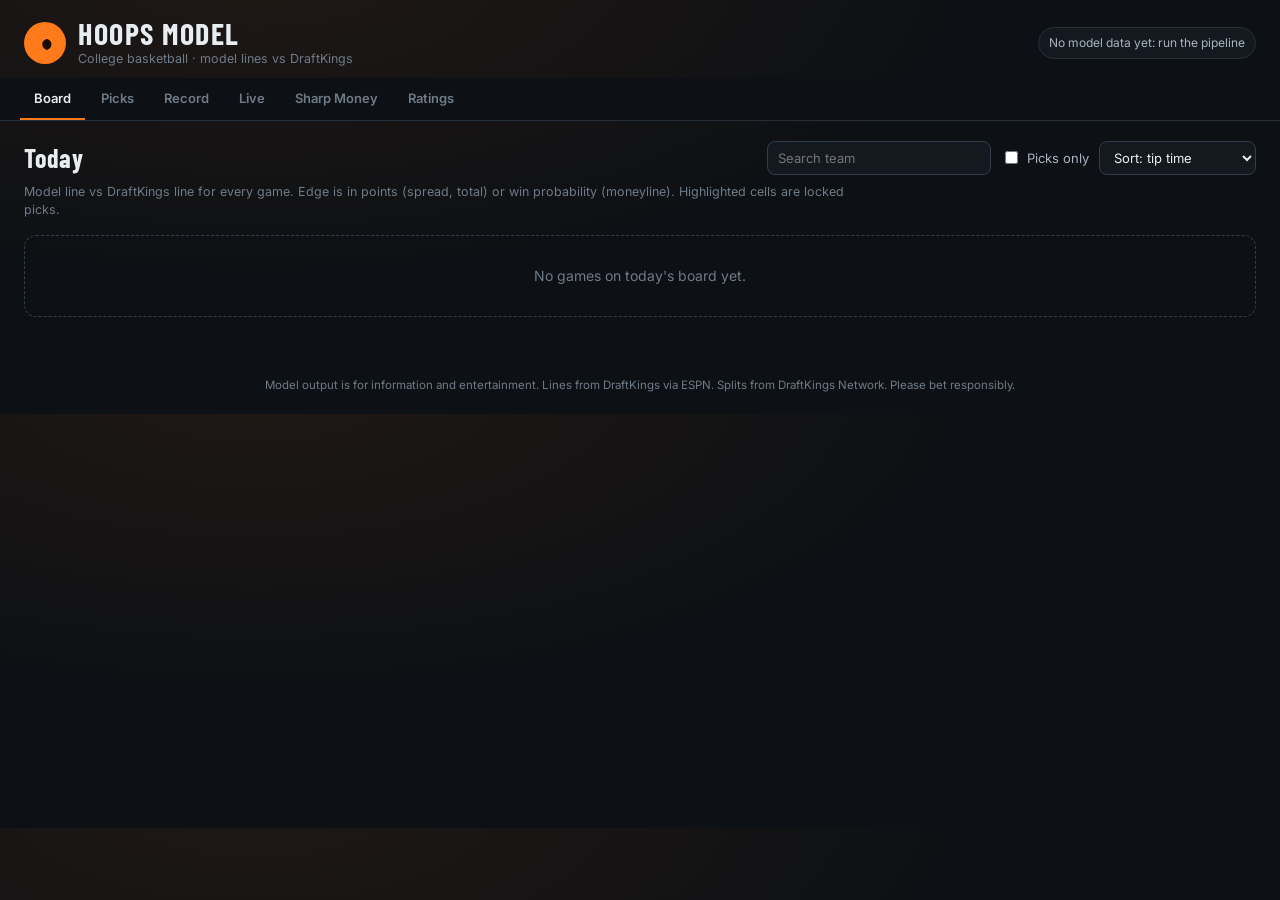
==== docs/index.html @ d3395e5c "Initial commit" ====
<!DOCTYPE html>
<html lang="en">
<head>
<meta charset="utf-8">
<meta name="viewport" content="width=device-width, initial-scale=1">
<title>Hoops Model · College Basketball Picks</title>
<link rel="preconnect" href="https://fonts.googleapis.com">
<link href="https://fonts.googleapis.com/css2?family=Barlow+Condensed:wght@600;700&family=Inter:wght@400;500;600&family=JetBrains+Mono:wght@500&display=swap" rel="stylesheet">
<link rel="stylesheet" href="style.css">
</head>
<body>
<header class="top">
  <div class="brand">
    <span class="mark">◖◗</span>
    <div><h1>HOOPS MODEL</h1><p class="sub">College basketball · model lines vs DraftKings</p></div>
  </div>
  <div class="status" id="status">Loading…</div>
</header>

<nav class="tabs" id="tabs">
  <button data-tab="board" class="on">Board</button>
  <button data-tab="picks">Picks</button>
  <button data-tab="record">Record</button>
  <button data-tab="live">Live</button>
  <button data-tab="sharp">Sharp Money</button>
  <button data-tab="ratings">Ratings</button>
</nav>

<main>
  <section id="board" class="tab on">
    <div class="bar">
      <h2 id="board-title">Today</h2>
      <div class="controls">
        <input id="board-q" placeholder="Search team" autocomplete="off">
        <label class="chk"><input type="checkbox" id="board-picks-only"> Picks only</label>
        <select id="board-sort"><option value="time">Sort: tip time</option><option value="edge">Sort: biggest edge</option></select>
      </div>
    </div>
    <p class="note">Model line vs DraftKings line for every game. Edge is in points (spread, total) or win probability (moneyline). Highlighted cells are locked picks.</p>
    <div id="board-list" class="cards"></div>
  </section>

  <section id="picks" class="tab">
    <div class="bar"><h2>Picks</h2>
      <div class="controls">
        <select id="picks-market"><option value="">All markets</option><option value="spread">Spread</option><option value="total">Total</option><option value="moneyline">Moneyline</option></select>
        <select id="picks-status"><option value="">All</option><option value="open">Open</option><option value="W">Wins</option><option value="L">Losses</option></select>
      </div>
    </div>
    <p class="note">Picks lock the first time the model finds them (line and odds at that moment). CLV compares that line to DraftKings' last line before tip: positive means the market moved toward the pick.</p>
    <div class="tablewrap"><table id="picks-table"></table></div>
  </section>

  <section id="record" class="tab">
    <div class="bar"><h2>Record</h2></div>
    <div id="record-cards" class="kpis"></div>
    <div class="panel"><h3>Cumulative units</h3><div id="record-chart" class="chart"></div></div>
    <div class="panel"><h3>By market</h3><div class="tablewrap"><table id="record-table"></table></div></div>
  </section>

  <section id="live" class="tab">
    <div class="bar"><h2>Live scores</h2><div class="controls"><label class="chk"><input type="checkbox" id="live-active"> In progress only</label><span class="muted" id="live-upd"></span></div></div>
    <div id="live-list" class="scores"></div>
  </section>

  <section id="sharp" class="tab">
    <div class="bar"><h2>Sharp Money</h2>
      <div class="controls">
        <label>Handle beats bets by <input type="number" id="sh-thr" value="30" min="0" max="90" step="5"></label>
        <select id="sh-mode"><option value="points">percentage points</option><option value="relative">percent (relative)</option></select>
        <select id="sh-market"><option value="">All markets</option><option value="spread">Spread</option><option value="total">Total</option><option value="moneyline">Moneyline</option></select>
      </div>
    </div>
    <p class="note" id="sh-note"></p>
    <div id="sharp-list" class="cards"></div>
    <details class="panel"><summary>All games with splits</summary><div id="sharp-all"></div></details>
  </section>

  <section id="ratings" class="tab">
    <div class="bar"><h2>Team ratings</h2><div class="controls"><input id="rt-q" placeholder="Search team" autocomplete="off"></div></div>
    <p class="note" id="rt-note"></p>
    <div class="tablewrap"><table id="ratings-table"></table></div>
  </section>
</main>
<footer>Model output is for information and entertainment. Lines from DraftKings via ESPN. Splits from DraftKings Network. Please bet responsibly.</footer>
<script src="app.js"></script>
</body>
</html>
---- docs/style.css ----
:root{
  --bg:#0d1014;--bg2:#141920;--card:#181e26;--line:#26303b;--line2:#323e4b;
  --ink:#e8edf2;--ink2:#a8b3bf;--ink3:#6f7b88;
  --accent:#ff7a1a;--accent2:#ffb37a;--good:#3ecf8e;--bad:#ff5d5d;--warn:#f5c04a;--blue:#5aa9ff;
  --mono:'JetBrains Mono',ui-monospace,monospace;--cond:'Barlow Condensed',Impact,sans-serif;
}
*{box-sizing:border-box}
body{margin:0;background:var(--bg);color:var(--ink);font:14px/1.45 Inter,system-ui,sans-serif;
  background-image:radial-gradient(ellipse at 20% -10%,#ff7a1a14,transparent 50%)}
.top{display:flex;justify-content:space-between;align-items:center;padding:18px 24px 10px;gap:16px;flex-wrap:wrap}
.brand{display:flex;align-items:center;gap:12px}
.mark{display:grid;place-items:center;width:42px;height:42px;border-radius:50%;background:var(--accent);color:#1a0d02;font-weight:700;letter-spacing:-4px}
h1{font-family:var(--cond);font-size:30px;letter-spacing:1.5px;margin:0;line-height:1}
.sub{margin:2px 0 0;color:var(--ink3);font-size:12.5px}
.status{font-size:12px;color:var(--ink2);background:var(--bg2);border:1px solid var(--line);padding:6px 10px;border-radius:999px}
.status .dot{display:inline-block;width:7px;height:7px;border-radius:50%;background:var(--good);margin-right:6px;vertical-align:1px}
.tabs{display:flex;gap:2px;padding:0 20px;border-bottom:1px solid var(--line);overflow-x:auto;position:sticky;top:0;background:var(--bg);z-index:5}
.tabs button{background:none;border:0;color:var(--ink3);font:600 13px Inter;padding:12px 14px;cursor:pointer;border-bottom:2px solid transparent;white-space:nowrap}
.tabs button:hover{color:var(--ink)}
.tabs button.on{color:var(--ink);border-color:var(--accent)}
main{padding:18px 24px 40px;max-width:1280px;margin:0 auto}
.tab{display:none}.tab.on{display:block}
.bar{display:flex;justify-content:space-between;align-items:center;gap:12px;flex-wrap:wrap;margin-bottom:6px}
h2{font-family:var(--cond);font-size:26px;letter-spacing:.8px;margin:0}
h3{font-size:12px;letter-spacing:1px;text-transform:uppercase;color:var(--ink3);margin:0 0 12px}
.note{color:var(--ink3);font-size:12.5px;margin:2px 0 16px;max-width:820px}
.controls{display:flex;gap:10px;align-items:center;flex-wrap:wrap;color:var(--ink2);font-size:13px}
input,select{background:var(--bg2);border:1px solid var(--line2);color:var(--ink);border-radius:8px;padding:7px 10px;font:inherit}
input[type=number]{width:64px}
.chk{display:flex;gap:6px;align-items:center;cursor:pointer}
.muted{color:var(--ink3)}
.cards{display:grid;grid-template-columns:repeat(auto-fill,minmax(360px,1fr));gap:12px}
.card{background:var(--card);border:1px solid var(--line);border-radius:12px;padding:14px 14px 10px;position:relative}
.card.haspick{border-color:#ff7a1a66;box-shadow:0 0 0 1px #ff7a1a22 inset}
.ghead{display:flex;justify-content:space-between;align-items:center;font-size:12px;color:var(--ink3);margin-bottom:8px}
.live-tag{color:var(--bad);font-weight:600}.live-tag::before{content:"";display:inline-block;width:7px;height:7px;background:var(--bad);border-radius:50%;margin-right:5px;animation:pulse 1.4s infinite}
@keyframes pulse{50%{opacity:.3}}
.final-tag{color:var(--ink2);font-weight:600}
.teams{display:grid;grid-template-columns:1fr auto;row-gap:4px;margin-bottom:10px}
.team{display:flex;align-items:center;gap:8px;font-weight:600;font-size:14.5px;min-width:0}
.team img{width:22px;height:22px;object-fit:contain}
.team .rk{font-size:11px;color:var(--ink3);font-weight:500}
.team .nm{white-space:nowrap;overflow:hidden;text-overflow:ellipsis}
.score{font-family:var(--mono);font-size:16px;text-align:right}
.score.win{color:var(--ink)}.score.lose{color:var(--ink3)}
.mkt{display:grid;grid-template-columns:76px 1fr 1fr 70px;gap:6px;align-items:center;font-size:12.5px;padding:6px 0;border-top:1px solid var(--line)}
.mkt.head{color:var(--ink3);font-size:10.5px;letter-spacing:.8px;text-transform:uppercase;border-top:0;padding-top:0}
.mkt .lbl{color:var(--ink2);font-weight:500}
.num{font-family:var(--mono);font-size:12.5px}
.edge{font-family:var(--mono);text-align:right;font-size:12.5px}
.pos{color:var(--good)}.neg{color:var(--ink3)}
.pickcell{background:#ff7a1a1f;border-radius:6px;padding:2px 6px;margin:-2px -6px;color:var(--accent2)}
.pills{display:flex;gap:6px;flex-wrap:wrap;margin-top:8px}
.pill{font-size:11.5px;font-weight:600;background:#ff7a1a22;color:var(--accent2);border:1px solid #ff7a1a55;border-radius:999px;padding:3px 9px}
.tablewrap{overflow-x:auto;border:1px solid var(--line);border-radius:12px;background:var(--card)}
table{width:100%;border-collapse:collapse;font-size:13px}
th{text-align:left;font-size:10.5px;letter-spacing:.8px;text-transform:uppercase;color:var(--ink3);font-weight:600;padding:10px 12px;border-bottom:1px solid var(--line);position:sticky;top:0;background:var(--card);cursor:default;white-space:nowrap}
th.sort{cursor:pointer}
td{padding:9px 12px;border-bottom:1px solid var(--line);white-space:nowrap}
tr:last-child td{border-bottom:0}
td.r,th.r{text-align:right}
.res{display:inline-grid;place-items:center;width:22px;height:22px;border-radius:6px;font-weight:700;font-size:12px}
.res.W{background:#3ecf8e26;color:var(--good)}.res.L{background:#ff5d5d26;color:var(--bad)}.res.P{background:#ffffff14;color:var(--ink2)}.res.O{background:#5aa9ff1f;color:var(--blue)}
.kpis{display:grid;grid-template-columns:repeat(auto-fill,minmax(170px,1fr));gap:12px;margin:8px 0 14px}
.kpi{background:var(--card);border:1px solid var(--line);border-radius:12px;padding:14px}
.kpi .k{font-size:11px;letter-spacing:.8px;text-transform:uppercase;color:var(--ink3)}
.kpi .v{font-family:var(--cond);font-size:34px;line-height:1.1;margin-top:4px}
.kpi .s{font-size:12px;color:var(--ink3)}
.panel{background:var(--card);border:1px solid var(--line);border-radius:12px;padding:16px;margin-bottom:14px}
details.panel summary{cursor:pointer;color:var(--ink2);font-weight:600}
.chart svg{width:100%;height:240px;display:block}
.scores{display:grid;grid-template-columns:repeat(auto-fill,minmax(250px,1fr));gap:10px}
.sc{background:var(--card);border:1px solid var(--line);border-radius:10px;padding:10px 12px}
.sc.in{border-color:#ff5d5d55}
.sc .teams{margin:6px 0 0}
.sharp{background:var(--card);border:1px solid var(--line);border-radius:12px;padding:14px}
.sharp .side{font-weight:700;font-size:16px;margin:4px 0 10px;display:flex;justify-content:space-between;align-items:baseline}
.sharp .side .odds{font-family:var(--mono);font-size:13px;color:var(--ink2)}
.bars{display:grid;grid-template-columns:62px 1fr 42px;gap:6px 8px;align-items:center;font-size:12px}
.track{height:8px;background:var(--bg2);border-radius:4px;overflow:hidden}
.fill{height:100%;border-radius:4px}
.fill.h{background:var(--accent)}.fill.b{background:var(--blue)}
.diff{font-family:var(--cond);font-size:28px;color:var(--accent)}
.badge{font-size:11px;font-weight:600;padding:2px 8px;border-radius:999px;border:1px solid var(--line2);color:var(--ink2)}
.badge.yes{color:var(--good);border-color:#3ecf8e66}.badge.no{color:var(--bad);border-color:#ff5d5d66}
.empty{color:var(--ink3);padding:30px;text-align:center;border:1px dashed var(--line2);border-radius:12px;grid-column:1/-1}
.err{color:var(--warn)}
.allsplits td{font-size:12.5px}
footer{color:var(--ink3);font-size:11.5px;text-align:center;padding:20px}
@media (max-width:640px){main{padding:14px}.cards{grid-template-columns:1fr}.top{padding:14px}}
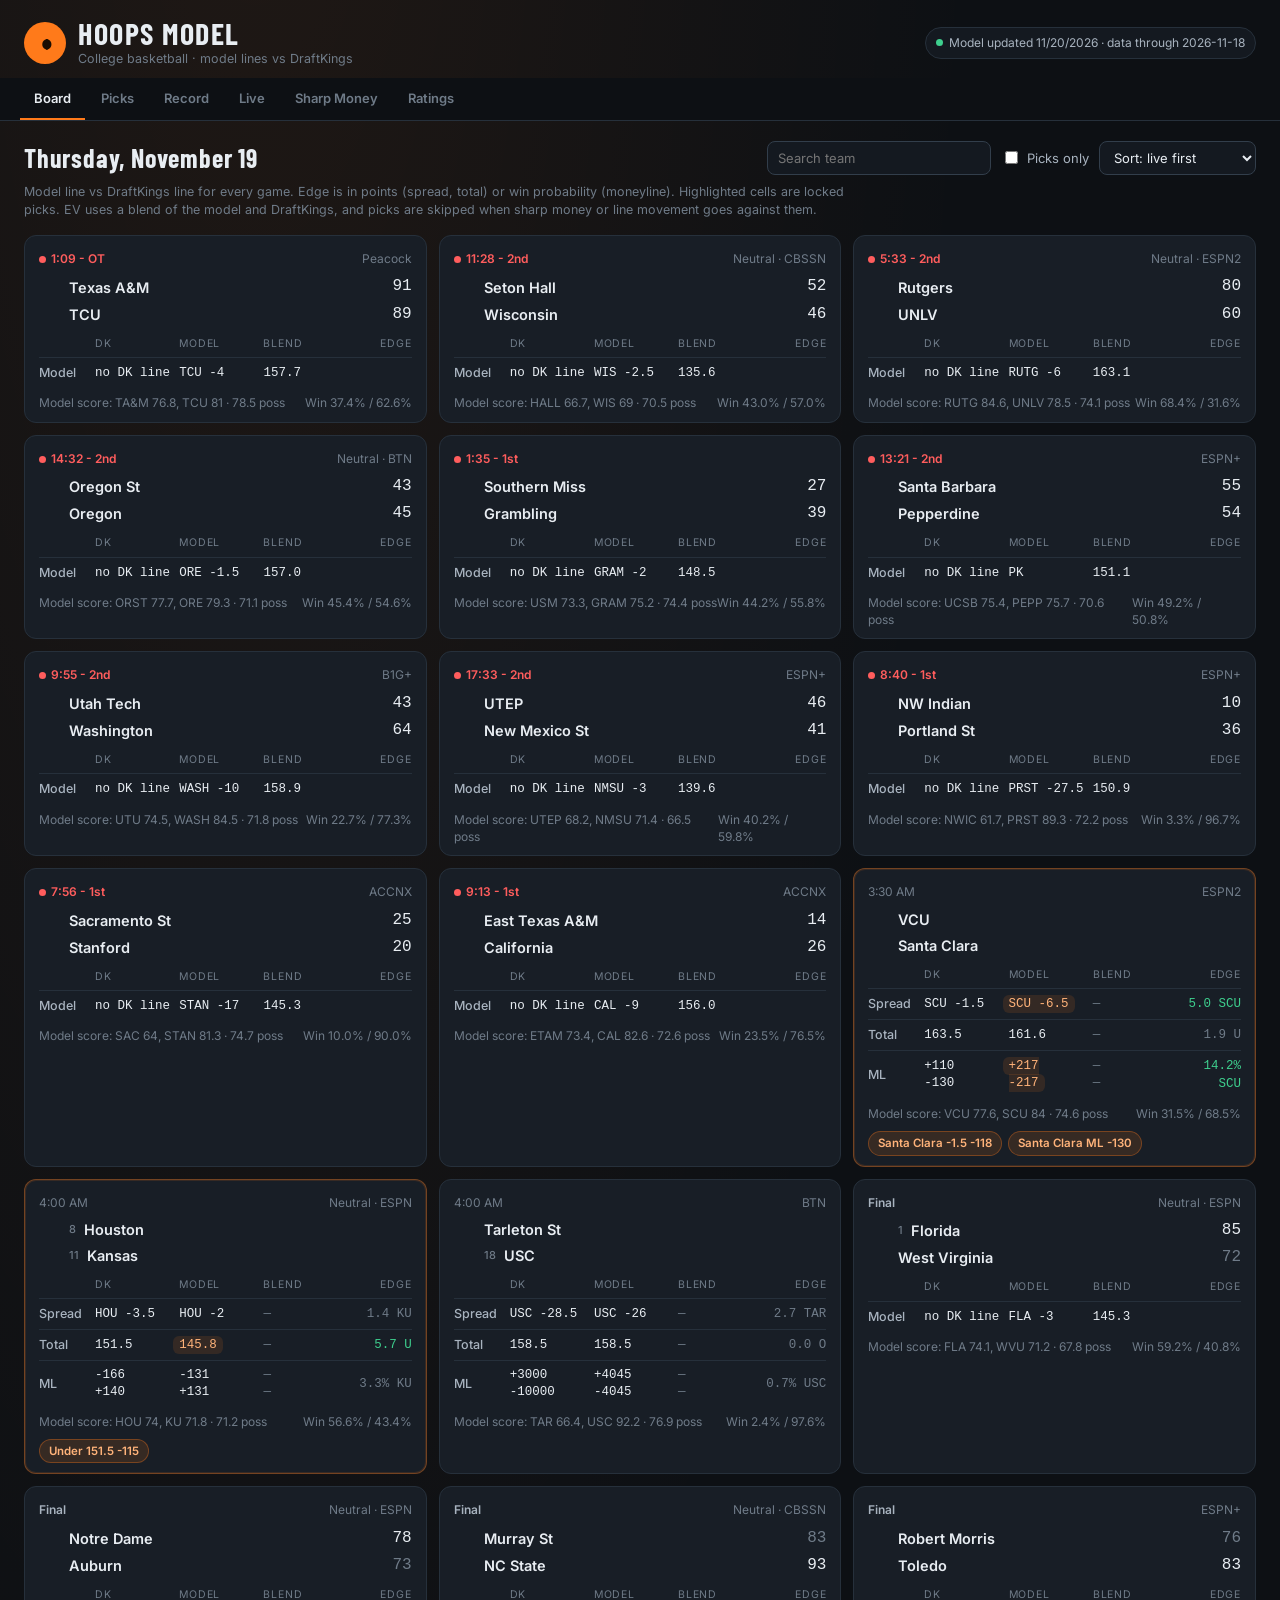
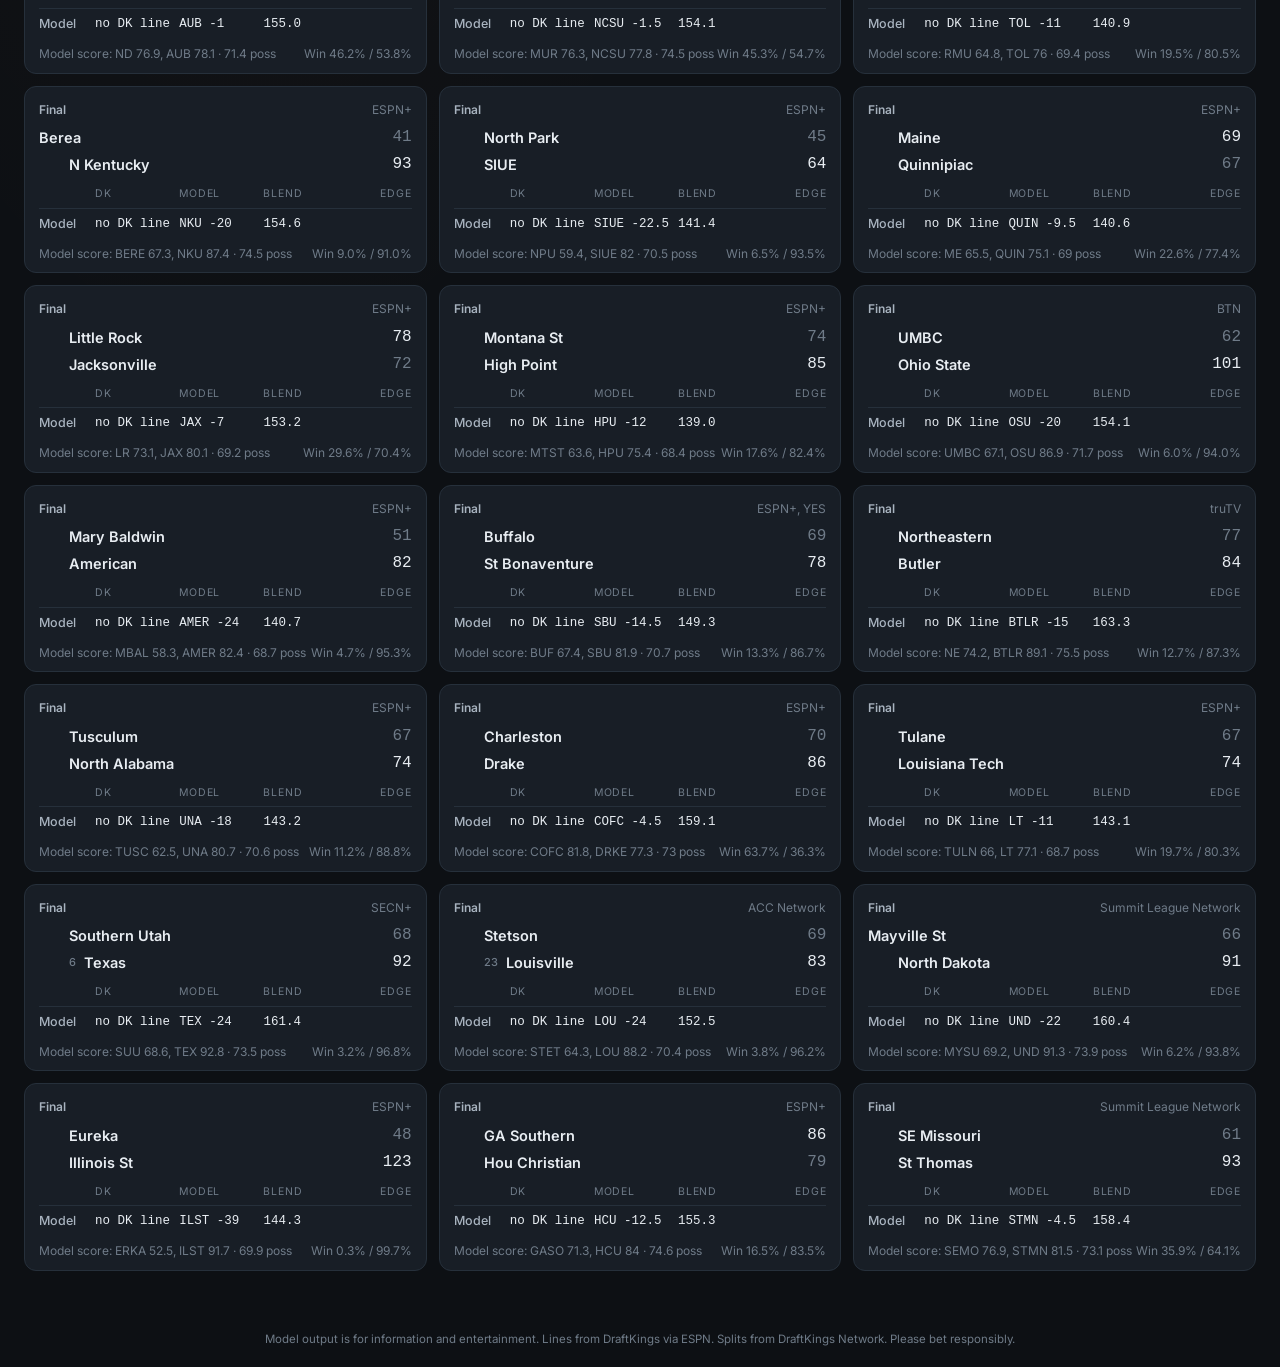
==== commit 459301a9: "Add files via upload" ====
--- a/docs/index.html
+++ b/docs/index.html
@@ -33,21 +33,23 @@
       <div class="controls">
         <input id="board-q" placeholder="Search team" autocomplete="off">
         <label class="chk"><input type="checkbox" id="board-picks-only"> Picks only</label>
-        <select id="board-sort"><option value="time">Sort: tip time</option><option value="edge">Sort: biggest edge</option></select>
+        <select id="board-sort"><option value="time">Sort: live first</option><option value="edge">Sort: biggest edge</option></select>
       </div>
     </div>
-    <p class="note">Model line vs DraftKings line for every game. Edge is in points (spread, total) or win probability (moneyline). Highlighted cells are locked picks.</p>
+    <p class="note">Model line vs DraftKings line for every game. Edge is in points (spread, total) or win probability (moneyline). Highlighted cells are locked picks. EV uses a blend of the model and DraftKings, and picks are skipped when sharp money or line movement goes against them.</p>
     <div id="board-list" class="cards"></div>
   </section>
 
   <section id="picks" class="tab">
     <div class="bar"><h2>Picks</h2>
       <div class="controls">
+        <select id="picks-view"><option value="model">Model picks</option><option value="sharp">Sharp Money sides</option></select>
         <select id="picks-market"><option value="">All markets</option><option value="spread">Spread</option><option value="total">Total</option><option value="moneyline">Moneyline</option></select>
-        <select id="picks-status"><option value="">All</option><option value="open">Open</option><option value="W">Wins</option><option value="L">Losses</option></select>
+        <select id="picks-status"><option value="">All</option><option value="open">Open</option><option value="W">Wins</option><option value="L">Losses</option><option value="sharp">Sharp ✓ only</option></select>
       </div>
     </div>
-    <p class="note">Picks lock the first time the model finds them (line and odds at that moment). CLV compares that line to DraftKings' last line before tip: positive means the market moved toward the pick.</p>
+    <div id="picks-kpis" class="kpis"></div>
+    <p class="note">Picks lock the first time the model finds them (line and odds at that moment). CLV compares that line to DraftKings' last line before tip: positive means the market moved toward the pick. Blend is 70% DraftKings, 30% model; EV is based on it. Edge is the raw model vs DraftKings gap. "Sharp Money sides" tracks every side the Sharp Money tab flags (handle at least 30 points above bets), whether or not the model likes it.</p>
     <div class="tablewrap"><table id="picks-table"></table></div>
   </section>
 
--- a/docs/style.css
+++ b/docs/style.css
@@ -43,13 +43,17 @@
 .team .nm{white-space:nowrap;overflow:hidden;text-overflow:ellipsis}
 .score{font-family:var(--mono);font-size:16px;text-align:right}
 .score.win{color:var(--ink)}.score.lose{color:var(--ink3)}
-.mkt{display:grid;grid-template-columns:76px 1fr 1fr 70px;gap:6px;align-items:center;font-size:12.5px;padding:6px 0;border-top:1px solid var(--line)}
+.mkt{display:grid;grid-template-columns:50px 1fr 1fr 1fr 64px;gap:6px;align-items:center;font-size:12.5px;padding:6px 0;border-top:1px solid var(--line)}
 .mkt.head{color:var(--ink3);font-size:10.5px;letter-spacing:.8px;text-transform:uppercase;border-top:0;padding-top:0}
 .mkt .lbl{color:var(--ink2);font-weight:500}
+.mkt.ml .num{line-height:1.35}
+.num.muted{color:var(--ink3)}
 .num{font-family:var(--mono);font-size:12.5px}
 .edge{font-family:var(--mono);text-align:right;font-size:12.5px}
 .pos{color:var(--good)}.neg{color:var(--ink3)}
 .pickcell{background:#ff7a1a1f;border-radius:6px;padding:2px 6px;margin:-2px -6px;color:var(--accent2)}
+.pass{font-size:11.5px;color:var(--ink3);margin-top:6px}
+.pass b{color:var(--ink2);font-weight:600}
 .pills{display:flex;gap:6px;flex-wrap:wrap;margin-top:8px}
 .pill{font-size:11.5px;font-weight:600;background:#ff7a1a22;color:var(--accent2);border:1px solid #ff7a1a55;border-radius:999px;padding:3px 9px}
 .tablewrap{overflow-x:auto;border:1px solid var(--line);border-radius:12px;background:var(--card)}
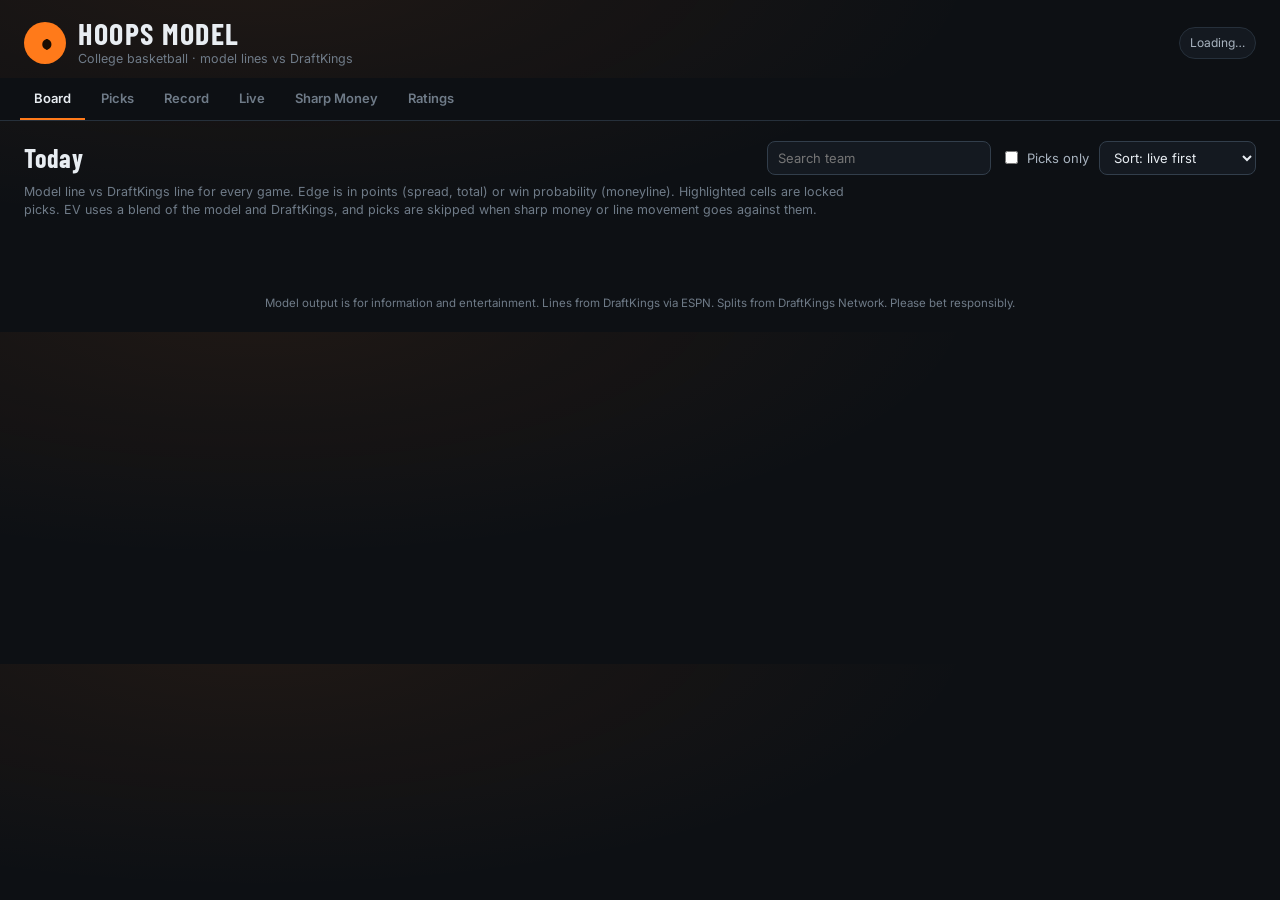
==== commit 44ed4e62: "Add files via upload" ====
--- a/docs/index.html
+++ b/docs/index.html
@@ -43,13 +43,13 @@
   <section id="picks" class="tab">
     <div class="bar"><h2>Picks</h2>
       <div class="controls">
-        <select id="picks-view"><option value="model">Model picks</option><option value="sharp">Sharp Money sides</option></select>
+        <select id="picks-view"><option value="model">Model picks</option><option value="sharp">Sharp Money spreads</option></select>
         <select id="picks-market"><option value="">All markets</option><option value="spread">Spread</option><option value="total">Total</option><option value="moneyline">Moneyline</option></select>
         <select id="picks-status"><option value="">All</option><option value="open">Open</option><option value="W">Wins</option><option value="L">Losses</option><option value="sharp">Sharp ✓ only</option></select>
       </div>
     </div>
     <div id="picks-kpis" class="kpis"></div>
-    <p class="note">Picks lock the first time the model finds them (line and odds at that moment). CLV compares that line to DraftKings' last line before tip: positive means the market moved toward the pick. Blend is 70% DraftKings, 30% model; EV is based on it. Edge is the raw model vs DraftKings gap. "Sharp Money sides" tracks every side the Sharp Money tab flags (handle at least 30 points above bets), whether or not the model likes it.</p>
+    <p class="note">Picks lock the first time the model finds them (line and odds at that moment). CLV compares that line to DraftKings' last line before tip: positive means the market moved toward the pick. Blend is 70% DraftKings, 30% model; EV is based on it. Edge is the raw model vs DraftKings gap. "Sharp Money sides" tracks every spread side the Sharp Money tab flags (handle at least 30 points above bets), whether or not the model likes it.</p>
     <div class="tablewrap"><table id="picks-table"></table></div>
   </section>
 
@@ -70,7 +70,6 @@
       <div class="controls">
         <label>Handle beats bets by <input type="number" id="sh-thr" value="30" min="0" max="90" step="5"></label>
         <select id="sh-mode"><option value="points">percentage points</option><option value="relative">percent (relative)</option></select>
-        <select id="sh-market"><option value="">All markets</option><option value="spread">Spread</option><option value="total">Total</option><option value="moneyline">Moneyline</option></select>
       </div>
     </div>
     <p class="note" id="sh-note"></p>
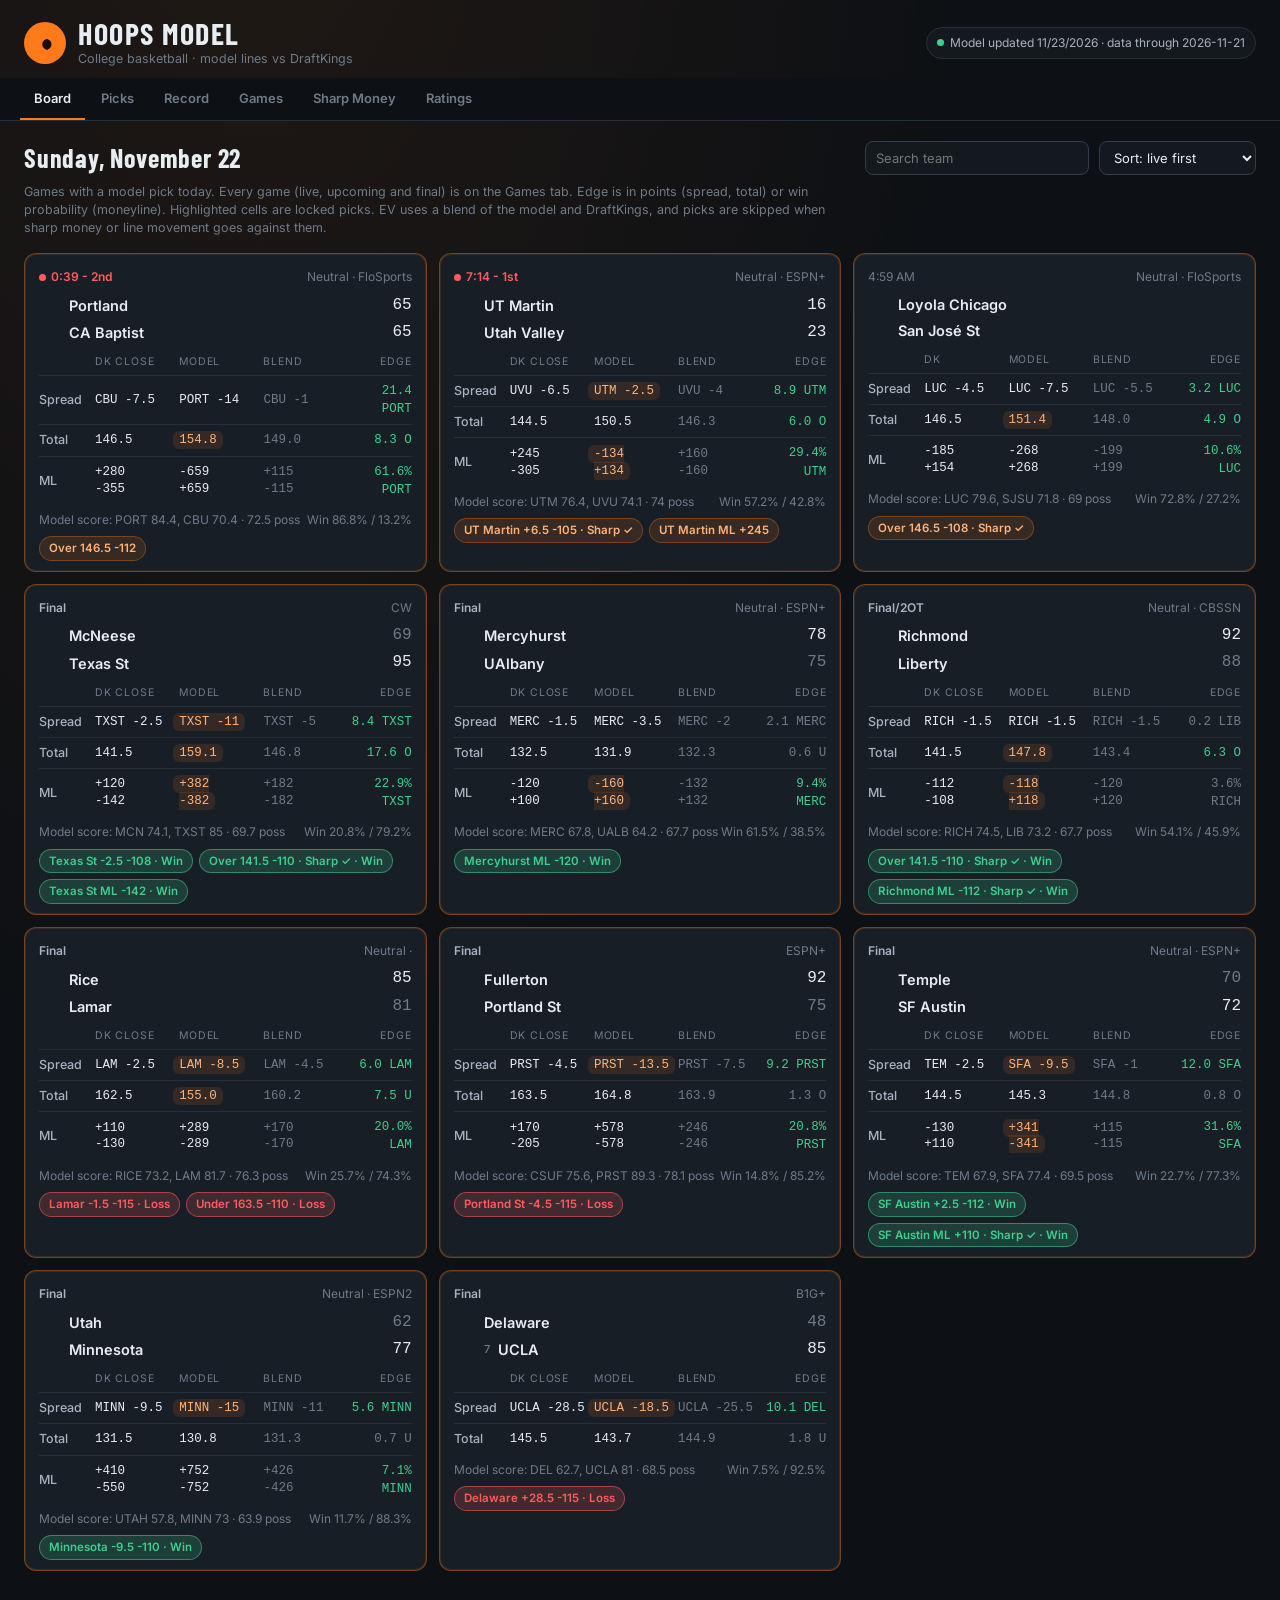
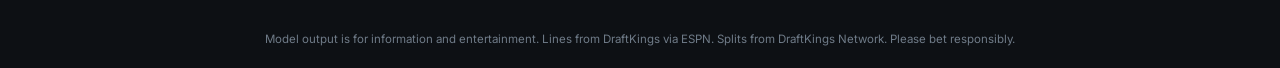
==== commit d20ae83d: "Add files via upload" ====
--- a/docs/index.html
+++ b/docs/index.html
@@ -21,7 +21,7 @@
   <button data-tab="board" class="on">Board</button>
   <button data-tab="picks">Picks</button>
   <button data-tab="record">Record</button>
-  <button data-tab="live">Live</button>
+  <button data-tab="live">Games</button>
   <button data-tab="sharp">Sharp Money</button>
   <button data-tab="ratings">Ratings</button>
 </nav>
@@ -32,11 +32,10 @@
       <h2 id="board-title">Today</h2>
       <div class="controls">
         <input id="board-q" placeholder="Search team" autocomplete="off">
-        <label class="chk"><input type="checkbox" id="board-picks-only"> Picks only</label>
         <select id="board-sort"><option value="time">Sort: live first</option><option value="edge">Sort: biggest edge</option></select>
       </div>
     </div>
-    <p class="note">Model line vs DraftKings line for every game. Edge is in points (spread, total) or win probability (moneyline). Highlighted cells are locked picks. EV uses a blend of the model and DraftKings, and picks are skipped when sharp money or line movement goes against them.</p>
+    <p class="note">Games with a model pick today. Every game (live, upcoming and final) is on the Games tab. Edge is in points (spread, total) or win probability (moneyline). Highlighted cells are locked picks. EV uses a blend of the model and DraftKings, and picks are skipped when sharp money or line movement goes against them.</p>
     <div id="board-list" class="cards"></div>
   </section>
 
@@ -49,19 +48,20 @@
       </div>
     </div>
     <div id="picks-kpis" class="kpis"></div>
-    <p class="note">Picks lock the first time the model finds them (line and odds at that moment). CLV compares that line to DraftKings' last line before tip: positive means the market moved toward the pick. Blend is 70% DraftKings, 30% model; EV is based on it. Edge is the raw model vs DraftKings gap. "Sharp Money sides" tracks every spread side the Sharp Money tab flags (handle at least 30 points above bets), whether or not the model likes it.</p>
+    <p class="note">Picks lock the first time the model finds them (line and odds at that moment). CLV compares that line to DraftKings' last line before tip: positive means the market moved toward the pick. Blend is 70% DraftKings, 30% model; EV is based on it. Edge is the raw model vs DraftKings gap. "Sharp Money spreads" tracks every spread side the Sharp Money tab flags (handle at least 30 points above bets), whether or not the model likes it.</p>
     <div class="tablewrap"><table id="picks-table"></table></div>
   </section>
 
   <section id="record" class="tab">
     <div class="bar"><h2>Record</h2></div>
     <div id="record-cards" class="kpis"></div>
+    <div id="market-cards" class="kpis"></div>
     <div class="panel"><h3>Cumulative units</h3><div id="record-chart" class="chart"></div></div>
     <div class="panel"><h3>By market</h3><div class="tablewrap"><table id="record-table"></table></div></div>
   </section>
 
   <section id="live" class="tab">
-    <div class="bar"><h2>Live scores</h2><div class="controls"><label class="chk"><input type="checkbox" id="live-active"> In progress only</label><span class="muted" id="live-upd"></span></div></div>
+    <div class="bar"><h2>Games</h2><div class="controls"><label class="chk"><input type="checkbox" id="live-active"> In progress only</label><span class="muted" id="live-upd"></span></div></div>
     <div id="live-list" class="scores"></div>
   </section>
 
--- a/docs/style.css
+++ b/docs/style.css
@@ -56,6 +56,16 @@
 .pass b{color:var(--ink2);font-weight:600}
 .pills{display:flex;gap:6px;flex-wrap:wrap;margin-top:8px}
 .pill{font-size:11.5px;font-weight:600;background:#ff7a1a22;color:var(--accent2);border:1px solid #ff7a1a55;border-radius:999px;padding:3px 9px}
+.pill.W{background:#3ecf8e2e;color:var(--good);border-color:#3ecf8e88}
+.pill.L{background:#ff5d5d2e;color:var(--bad);border-color:#ff5d5d88}
+.pill.P{background:#ffffff14;color:var(--ink2);border-color:var(--line2)}
+tr.grp td{border-top:1px solid var(--line2)}
+tr.sub td{background:#0f141a;color:var(--ink2)}
+select.per{font:600 11px Inter;padding:3px 6px;border-radius:6px;text-transform:none;letter-spacing:0}
+#market-cards{grid-template-columns:repeat(auto-fill,minmax(300px,1fr))}
+#market-cards .kpi .k{text-transform:uppercase}
+button.more{background:var(--bg2);border:1px solid var(--line2);color:var(--ink2);border-radius:6px;padding:3px 8px;font:600 11.5px Inter;cursor:pointer;white-space:nowrap}
+button.more:hover{color:var(--ink)}
 .tablewrap{overflow-x:auto;border:1px solid var(--line);border-radius:12px;background:var(--card)}
 table{width:100%;border-collapse:collapse;font-size:13px}
 th{text-align:left;font-size:10.5px;letter-spacing:.8px;text-transform:uppercase;color:var(--ink3);font-weight:600;padding:10px 12px;border-bottom:1px solid var(--line);position:sticky;top:0;background:var(--card);cursor:default;white-space:nowrap}
@@ -64,7 +74,7 @@
 tr:last-child td{border-bottom:0}
 td.r,th.r{text-align:right}
 .res{display:inline-grid;place-items:center;width:22px;height:22px;border-radius:6px;font-weight:700;font-size:12px}
-.res.W{background:#3ecf8e26;color:var(--good)}.res.L{background:#ff5d5d26;color:var(--bad)}.res.P{background:#ffffff14;color:var(--ink2)}.res.O{background:#5aa9ff1f;color:var(--blue)}
+.res.W{background:var(--good);color:#04210f}.res.L{background:var(--bad);color:#2b0505}.res.P{background:#ffffff14;color:var(--ink2)}.res.O{background:#5aa9ff1f;color:var(--blue)}
 .kpis{display:grid;grid-template-columns:repeat(auto-fill,minmax(170px,1fr));gap:12px;margin:8px 0 14px}
 .kpi{background:var(--card);border:1px solid var(--line);border-radius:12px;padding:14px}
 .kpi .k{font-size:11px;letter-spacing:.8px;text-transform:uppercase;color:var(--ink3)}
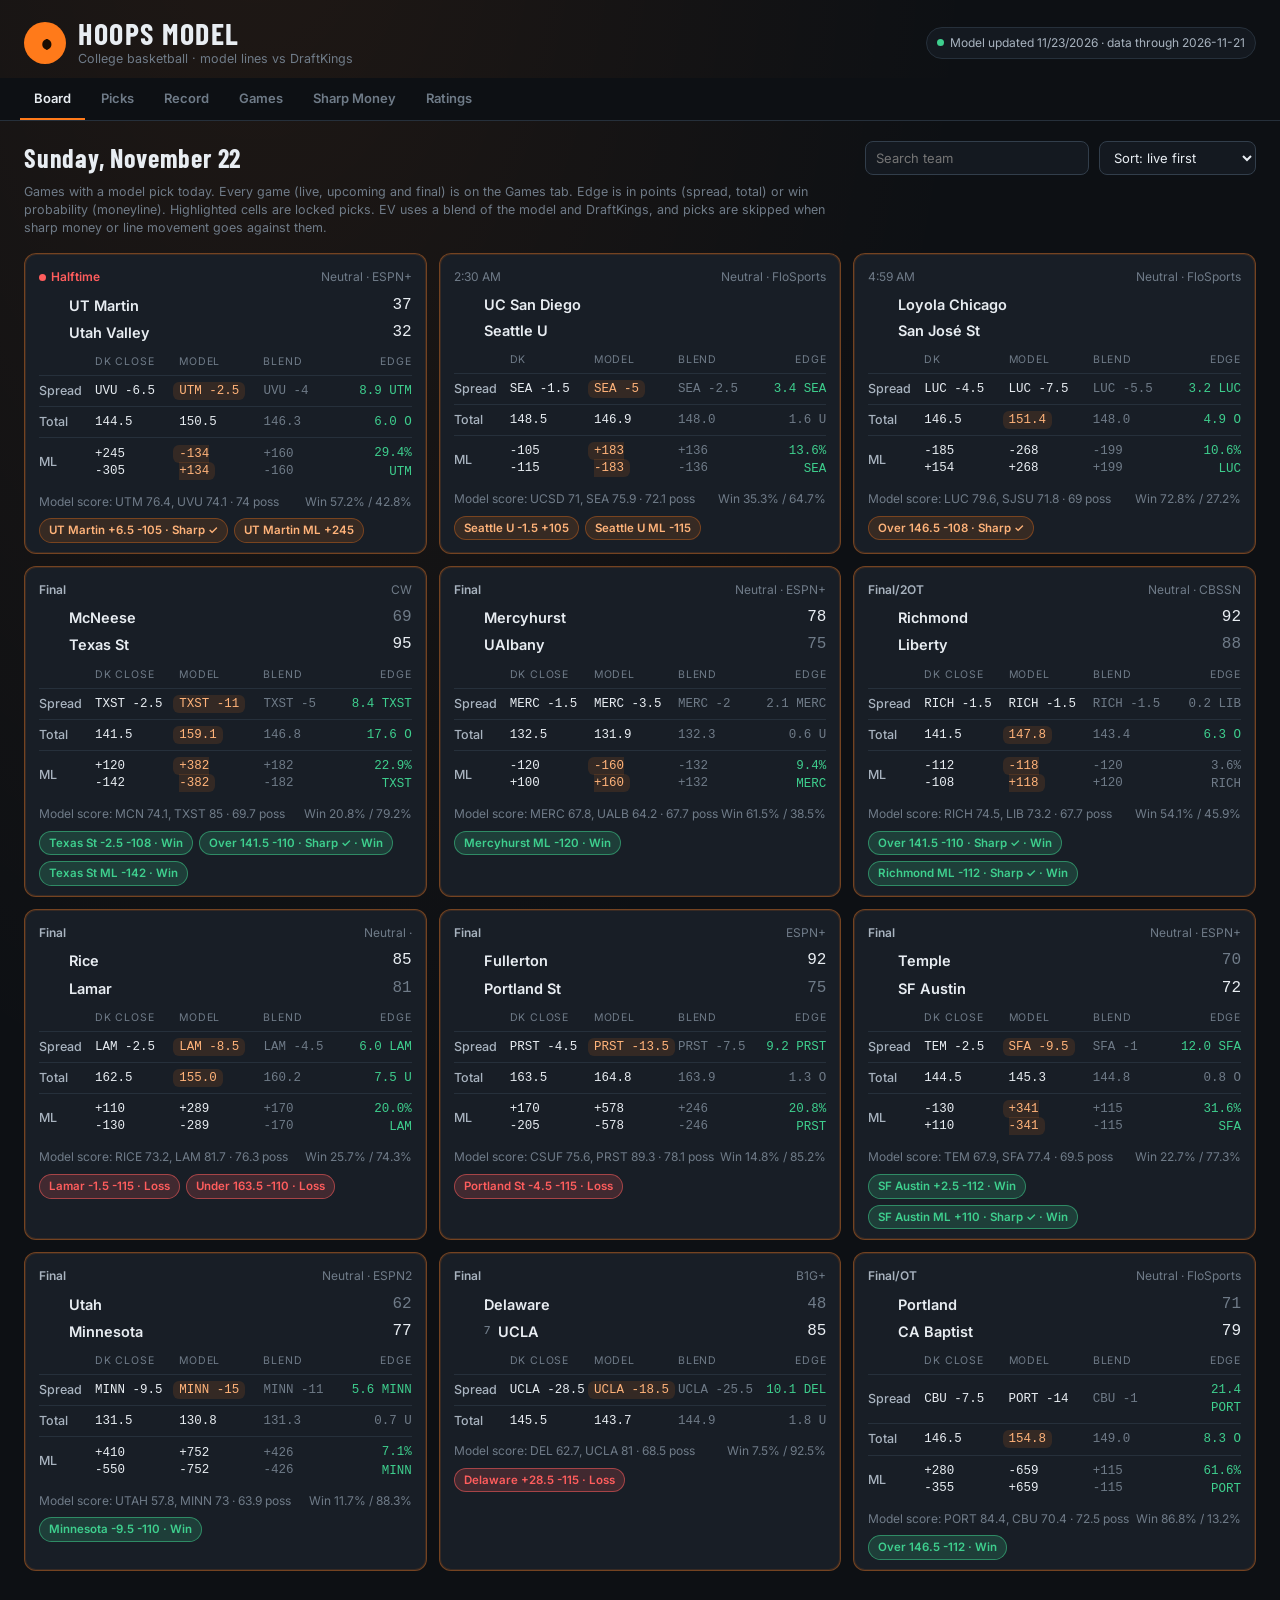
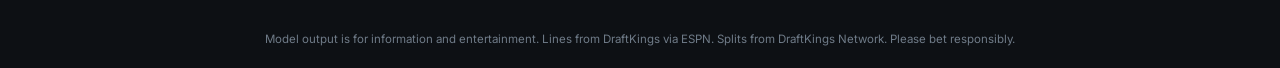
==== commit 5ba8b139: "Add files via upload" ====
--- a/docs/index.html
+++ b/docs/index.html
@@ -49,7 +49,7 @@
     </div>
     <div id="picks-kpis" class="kpis"></div>
     <p class="note">Picks lock the first time the model finds them (line and odds at that moment). CLV compares that line to DraftKings' last line before tip: positive means the market moved toward the pick. Blend is 70% DraftKings, 30% model; EV is based on it. Edge is the raw model vs DraftKings gap. "Sharp Money spreads" tracks every spread side the Sharp Money tab flags (handle at least 30 points above bets), whether or not the model likes it.</p>
-    <div class="tablewrap"><table id="picks-table"></table></div>
+    <div id="picks-list"></div>
   </section>
 
   <section id="record" class="tab">
--- a/docs/style.css
+++ b/docs/style.css
@@ -102,3 +102,23 @@
 .allsplits td{font-size:12.5px}
 footer{color:var(--ink3);font-size:11.5px;text-align:center;padding:20px}
 @media (max-width:640px){main{padding:14px}.cards{grid-template-columns:1fr}.top{padding:14px}}
+
+/* pick cards */
+.pday{margin-bottom:22px}
+.pday h3{display:flex;justify-content:space-between;align-items:baseline;font-size:12px;margin:0 0 10px}
+.pday h3>span{text-transform:none;letter-spacing:0;font-size:12.5px;color:var(--ink2)}
+.pgrid{display:grid;grid-template-columns:repeat(auto-fill,minmax(270px,1fr));gap:12px}
+.pcard{background:var(--card);border:1px solid var(--line);border-radius:12px;padding:12px 14px}
+.pcard.W{background:#123222;border-color:#3ecf8e99}
+.pcard.L{background:#3a1717;border-color:#ff5d5d99}
+.pcard.P{border-color:var(--line2)}
+.phead{display:flex;justify-content:space-between;align-items:center;gap:8px;font-size:12px;color:var(--ink2)}
+.ppick{font-weight:700;font-size:17px;margin:6px 0 2px}
+.ppick .num{font-size:13px;color:var(--ink2);font-weight:500;margin-left:4px}
+.pmeta{font-size:11.5px;color:var(--ink3);margin-bottom:8px}
+.pstats{display:grid;grid-template-columns:repeat(3,1fr);gap:6px 10px;padding:8px 0;border-top:1px solid #ffffff14;border-bottom:1px solid #ffffff14}
+.pst{display:flex;flex-direction:column;font-size:10.5px;color:var(--ink3);text-transform:uppercase;letter-spacing:.6px}
+.pst b{font-size:13px;color:var(--ink);text-transform:none;letter-spacing:0;font-weight:500}
+.pfoot{display:flex;justify-content:space-between;align-items:center;font-size:12px;color:var(--ink2);margin-top:8px}
+.ptag{font-size:11px;font-weight:600;color:var(--blue);background:#5aa9ff1f;border-radius:6px;padding:2px 8px}
+.pcard .err{color:#ff8a8a}
